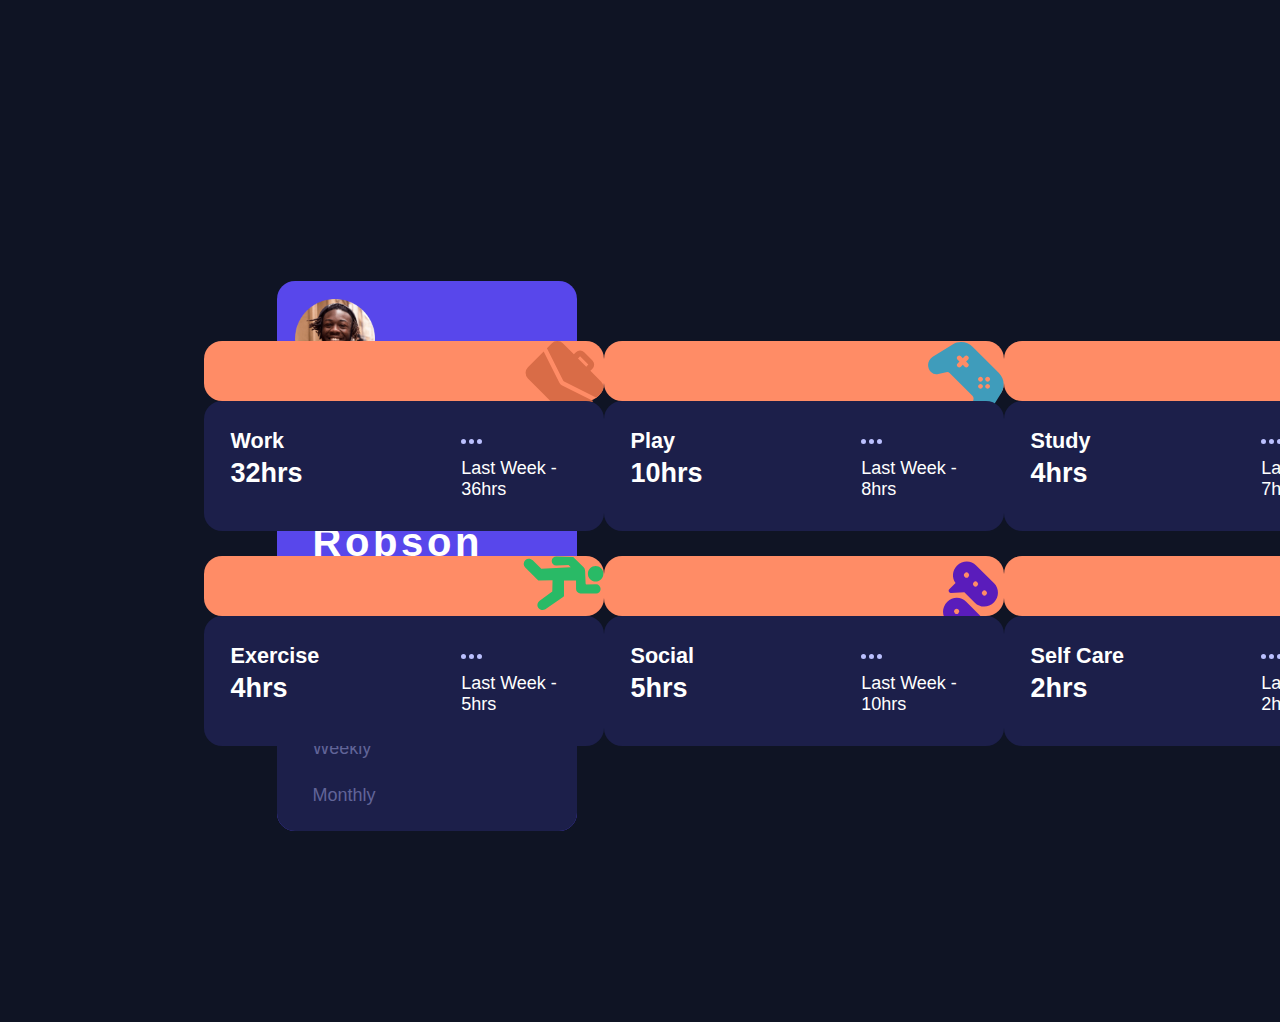
==== Ejercicio4/time-tracking-dashboard-main/index.html @ f79c7bb6 "Ejercicio" ====
<!DOCTYPE html>
<html lang="en">
  <head>
    <meta charset="UTF-8" />
    <meta name="viewport" content="width=device-width, initial-scale=1.0" />
    <!-- displays site properly based on user's device -->

    <link
      rel="icon"
      type="image/png"
      sizes="32x32"
      href="./images/favicon-32x32.png"
    />

    <link rel="stylesheet" href="style.css" />

    <title>Frontend Mentor | Time tracking dashboard</title>

    <!-- Feel free to remove these styles or customise in your own stylesheet 👍 -->
  </head>
  <body>
    <div class="content">
      <div class="content_header">
        <div class="header">
          <img src="./images/image-jeremy.png" alt="" />
          <div class="text">
            <h3 class="subtitle_header">Report for</h3>
            <h2 class="title_header">Jeremy Robson</h2>
          </div>
        </div>
        <div class="sub_header">
          <p>Daily</p>
          <p>Weekly</p>
          <p>Monthly</p>
        </div>
      </div>

      <div class="content_box">
        <div class="box">
          <div class="color">
            <svg width="79" height="79" xmlns="http://www.w3.org/2000/svg">
              <path
                d="m18.687 10.43 15.464 30.906c.31.682.743 1.322 1.3 1.88.558.557 1.198.99 1.714 1.217L68.237 59.98 52.484 75.732a8.025 8.025 0 0 1-11.355 0L2.934 37.538a8.025 8.025 0 0 1 0-11.356L18.687 10.43Zm19.345-7.99 10.839 10.838 2.065-2.064a5.845 5.845 0 0 1 8.258 0l8.258 8.259a5.845 5.845 0 0 1 0 8.258l-2.064 2.064 10.839 10.84a8.025 8.025 0 0 1 0 11.355l-4.728 4.728L39.126 40.53a1.963 1.963 0 0 1-.578-.413 1.963 1.963 0 0 1-.413-.578L21.95 7.168l4.728-4.728a8.025 8.025 0 0 1 11.355 0Zm17.033 12.903-2.064 2.065 8.258 8.258 2.064-2.064-8.258-8.259Z"
                fill="#D96C47"
                fill-rule="nonzero"
              />
            </svg>
          </div>
          <div class="activities">
            <h3>Work</h3>
            <h2>32hrs</h2>
            <div class="icon">
              <svg width="21" height="5" xmlns="http://www.w3.org/2000/svg">
                <path
                  d="M2.5 0a2.5 2.5 0 1 1 0 5 2.5 2.5 0 0 1 0-5Zm8 0a2.5 2.5 0 1 1 0 5 2.5 2.5 0 0 1 0-5Zm8 0a2.5 2.5 0 1 1 0 5 2.5 2.5 0 0 1 0-5Z"
                  fill="#BBC0FF"
                  fill-rule="evenodd"
                />
              </svg>
            </div>
            <p>Last Week - 36hrs</p>
          </div>
        </div>

        <div class="box">
          <div class="color">
            <svg width="76" height="77" xmlns="http://www.w3.org/2000/svg">
              <path
                d="m60.91 71.846 12.314-19.892c3.317-5.36 3.78-13.818-2.31-19.908l-26.36-26.36c-4.457-4.457-12.586-6.843-19.908-2.31L4.753 15.69c-5.4 3.343-6.275 10.854-1.779 15.35a7.773 7.773 0 0 0 7.346 2.035l7.783-1.945a3.947 3.947 0 0 1 3.731 1.033l22.602 22.602c.97.97 1.367 2.4 1.033 3.732l-1.945 7.782a7.775 7.775 0 0 0 2.037 7.349c4.49 4.49 12.003 3.624 15.349-1.782Zm-24.227-46.12-1.891-1.892-1.892 1.892a2.342 2.342 0 0 1-3.312-3.312l1.892-1.892-1.892-1.891a2.342 2.342 0 0 1 3.312-3.312l1.892 1.891 1.891-1.891a2.342 2.342 0 0 1 3.312 3.312l-1.891 1.891 1.891 1.892a2.342 2.342 0 0 1-3.312 3.312Zm14.19 14.19a2.343 2.343 0 1 1 3.315-3.312 2.343 2.343 0 0 1-3.314 3.312Zm0 7.096a2.343 2.343 0 0 1 3.313-3.312 2.343 2.343 0 0 1-3.312 3.312Zm7.096-7.095a2.343 2.343 0 1 1 3.312 0 2.343 2.343 0 0 1-3.312 0Zm0 7.095a2.343 2.343 0 0 1 3.312-3.312 2.343 2.343 0 0 1-3.312 3.312Z"
                fill="#3F9CBB"
                fill-rule="nonzero"
              />
            </svg>
          </div>
          <div class="activities">
            <h3>Play</h3>
            <h2>10hrs</h2>
            <div class="icon">
              <svg width="21" height="5" xmlns="http://www.w3.org/2000/svg">
                <path
                  d="M2.5 0a2.5 2.5 0 1 1 0 5 2.5 2.5 0 0 1 0-5Zm8 0a2.5 2.5 0 1 1 0 5 2.5 2.5 0 0 1 0-5Zm8 0a2.5 2.5 0 1 1 0 5 2.5 2.5 0 0 1 0-5Z"
                  fill="#BBC0FF"
                  fill-rule="evenodd"
                />
              </svg>
            </div>
            <p>Last Week - 8hrs</p>
          </div>
        </div>

        <div class="box">
          <div class="color">
            <svg width="79" height="79" xmlns="http://www.w3.org/2000/svg">
              <path
                d="M33.227 1.495a1.87 1.87 0 0 1 2.646 0l1.323 1.323-27.78 27.78c-2.189 2.189-2.1 5.837.088 8.026l12.132 12.132a5.624 5.624 0 0 0 1.096 6.388 5.624 5.624 0 0 0 6.389 1.097l12.132 12.132c2.188 2.188 5.837 2.276 8.025.088l27.78-27.78 1.323 1.322a1.87 1.87 0 0 1 0 2.646L46.632 78.4a1.87 1.87 0 0 1-2.645 0L29.12 63.531a5.624 5.624 0 0 1-6.389-1.097l-5.291-5.291a5.624 5.624 0 0 1-1.097-6.388L1.478 35.89a1.87 1.87 0 0 1 0-2.646ZM59.74 22.783c1.948.27 3.83 1.117 5.325 2.612l10.583 10.583a1.87 1.87 0 0 1 0 2.646L46.544 67.727a1.87 1.87 0 0 1-2.646 0L30.67 54.498a1.872 1.872 0 0 0-2.646 0ZM49.19 6.875a1.87 1.87 0 0 1 2.647 0c4.489 4.489 5.877 8.98 6.178 12.342L27.67 49.56c.349-1.527 1.181-7.463-4.938-13.582a1.87 1.87 0 0 1 0-2.646Zm-7.936-2.646a1.87 1.87 0 0 1 2.645 0l1.323 1.323-25.134 25.134a5.619 5.619 0 0 0 0 7.938c4.005 4.005 4.2 7.696 4.043 9.335L12.15 35.978a1.87 1.87 0 0 1 0-2.646Z"
                fill="#F04667"
                fill-rule="nonzero"
              />
            </svg>
          </div>
          <div class="activities">
            <h3>Study</h3>
            <h2>4hrs</h2>
            <div class="icon">
              <svg width="21" height="5" xmlns="http://www.w3.org/2000/svg">
                <path
                  d="M2.5 0a2.5 2.5 0 1 1 0 5 2.5 2.5 0 0 1 0-5Zm8 0a2.5 2.5 0 1 1 0 5 2.5 2.5 0 0 1 0-5Zm8 0a2.5 2.5 0 1 1 0 5 2.5 2.5 0 0 1 0-5Z"
                  fill="#BBC0FF"
                  fill-rule="evenodd"
                />
              </svg>
            </div>
            <p>Last Week - 7hrs</p>
          </div>
        </div>

        <div class="box">
          <div class="color">
            <svg width="81" height="55" xmlns="http://www.w3.org/2000/svg">
              <path
                d="m33.357.579 16.447.426c.33.009.645.144.88.38l9.953 9.953a4.946 4.946 0 0 1 1.451 3.311l.514 12.87c.02.503.433.895.937.894l9.595-.05a4.438 4.438 0 0 1 4.437 4.43v.26c0 1.164-.453 2.259-1.277 3.082a4.334 4.334 0 0 1-3.083 1.277h-15.77c-2.347 0-4.393-2.045-4.393-4.393l-.001-8.405-12.05-.009.01 15.17c.001.426-.21.826-.56 1.067l-18.098 12.41c-1.363.849-2.958 1.033-4.426.537a5.147 5.147 0 0 1-1.994-1.237 5.247 5.247 0 0 1-1.193-1.85c-.875-2.293.074-4.934 2.256-6.277l12.303-8.973.252-11.28-13.556.442a1.291 1.291 0 0 1-.957-.377L2.237 11.439c-1-.999-1.55-2.38-1.513-3.792a5.124 5.124 0 0 1 1.714-3.71c2.042-1.84 5.234-1.688 7.267.345l8.576 8.576 29.444-1.635-2.133-2.133-12.263.347a4.434 4.434 0 0 1-3.294-1.28l-.016-.015a4.409 4.409 0 0 1-1.294-3.307c.08-2.347 2.16-4.255 4.632-4.256Zm33.78 11.774c3.025-3.025 7.945-3.025 10.97 0 3.024 3.025 3.024 7.944 0 10.97-3.025 3.024-7.945 3.024-10.97 0-3.024-3.026-3.025-7.945 0-10.97Z"
                fill="#29BA66"
                fill-rule="nonzero"
              />
            </svg>
          </div>
          <div class="activities">
            <h3>Exercise</h3>
            <h2>4hrs</h2>
            <div class="icon">
              <svg width="21" height="5" xmlns="http://www.w3.org/2000/svg">
                <path
                  d="M2.5 0a2.5 2.5 0 1 1 0 5 2.5 2.5 0 0 1 0-5Zm8 0a2.5 2.5 0 1 1 0 5 2.5 2.5 0 0 1 0-5Zm8 0a2.5 2.5 0 1 1 0 5 2.5 2.5 0 0 1 0-5Z"
                  fill="#BBC0FF"
                  fill-rule="evenodd"
                />
              </svg>
            </div>
            <p>Last Week - 5hrs</p>
          </div>
        </div>

        <div class="box">
          <div class="color">
            <svg width="75" height="100" xmlns="http://www.w3.org/2000/svg">
              <g fill="#5A1CBB" fill-rule="nonzero">
                <path
                  d="M45.834 46.627c4.78 4.78 13.1 5.754 19.257-.403 5.2-5.199 5.198-13.657 0-18.855L47.151 9.428C42.335 4.614 34.02 3.7 27.892 9.83c-4.701 4.7-5.151 12.066-1.352 17.277l-6.265 6.265c-1.339 1.339-.317 3.644 1.585 3.533l13.474-.777 10.499 10.499Zm11.404-11.483a2.567 2.567 0 1 1-3.629 3.631 2.567 2.567 0 0 1 3.63-3.631ZM35.745 20.909a2.567 2.567 0 1 1 3.63-3.629 2.567 2.567 0 0 1-3.63 3.63Zm12.562 5.303a2.567 2.567 0 1 1-3.63 3.63 2.567 2.567 0 0 1 3.63-3.63ZM55.16 63.698 37.219 45.756c-5.198-5.197-13.658-5.197-18.857.001-6.072 6.073-5.26 14.4-.402 19.258l10.499 10.5-.777 13.473c-.11 1.886 2.186 2.931 3.533 1.584l6.265-6.265c5.212 3.8 12.577 3.349 17.277-1.352 6.06-6.059 5.274-14.386.403-19.257ZM25.813 57.24a2.567 2.567 0 1 1 3.63-3.631 2.567 2.567 0 0 1-3.63 3.63Zm8.932 8.931a2.567 2.567 0 1 1 3.63-3.629 2.567 2.567 0 0 1-3.63 3.63Zm8.932 8.933a2.567 2.567 0 1 1 3.63-3.631 2.567 2.567 0 0 1-3.63 3.63Z"
                />
              </g>
            </svg>
          </div>
          <div class="activities">
            <h3>Social</h3>
            <h2>5hrs</h2>
            <div class="icon">
              <svg width="21" height="5" xmlns="http://www.w3.org/2000/svg">
                <path
                  d="M2.5 0a2.5 2.5 0 1 1 0 5 2.5 2.5 0 0 1 0-5Zm8 0a2.5 2.5 0 1 1 0 5 2.5 2.5 0 0 1 0-5Zm8 0a2.5 2.5 0 1 1 0 5 2.5 2.5 0 0 1 0-5Z"
                  fill="#BBC0FF"
                  fill-rule="evenodd"
                />
              </svg>
            </div>
            <p>Last Week - 10hrs</p>
          </div>
        </div>

        <div class="box">
          <div class="color">
            <svg width="67" height="67" xmlns="http://www.w3.org/2000/svg">
              <path
                d="M.918 50.848c.114 1.723.232 3.5.346 5.336l.003.038.448 6.038c.06.81.412 1.536.951 2.075.54.54 1.266.892 2.075.952l6.038.447.038.003c12.086.755 21.237 1.231 28.95.484 9.007-.873 15.369-3.445 20.02-8.096 8.413-8.413 8.398-21.609-.034-30.041-3.79-3.79-8.959-6.11-14.31-6.526-.415-5.352-2.736-10.52-6.526-14.31C30.484-1.185 17.288-1.2 8.875 7.214-1.295 17.384-.415 30.697.918 50.848ZM21.36 27.122l6.172 6.173 6.16-6.159 6.172 6.173-6.16 6.158 6.173 6.173-6.158 6.158-6.173-6.172-6.158 6.158-6.173-6.172 6.159-6.159-6.173-6.172 6.16-6.159Z"
                fill="#E6A532"
                fill-rule="nonzero"
              />
            </svg>
          </div>
          <div class="activities">
            <h3>Self Care</h3>
            <h2>2hrs</h2>
            <div class="icon">
              <svg width="21" height="5" xmlns="http://www.w3.org/2000/svg">
                <path
                  d="M2.5 0a2.5 2.5 0 1 1 0 5 2.5 2.5 0 0 1 0-5Zm8 0a2.5 2.5 0 1 1 0 5 2.5 2.5 0 0 1 0-5Zm8 0a2.5 2.5 0 1 1 0 5 2.5 2.5 0 0 1 0-5Z"
                  fill="#BBC0FF"
                  fill-rule="evenodd"
                />
              </svg>
            </div>
            <p>Last Week - 2hrs</p>
          </div>
        </div>
      </div>
    </div>
  </body>
</html>
---- Ejercicio4/time-tracking-dashboard-main/style.css ----
@import url("https://fonts.googleapis.com/css2?family=Montserrat:ital,wght@0,200;0,400;1,600&display=swap");

:root {
  --Blue: hsl(246, 80%, 60%);
  --Lightred: hsl(15, 100%, 70%);
  --Softblue: hsl(195, 74%, 62%);
  --Salmon: hsl(348, 100%, 68%);
  --Limegreen: hsl(145, 58%, 55%);
  --Violet: hsl(264, 64%, 52%);
  --Softorange: hsl(43, 84%, 65%);

  --Verydarkblue: hsl(226, 43%, 10%);
  --Darkblue: hsl(235, 46%, 20%);
  --Desaturatedblue: hsl(235, 45%, 61%);
  --PaleBlue: hsl(237, 22%, 49%);
  font-size: 18px;
  font-family: "Montserrat", sans-serif;
}

* {
  padding: 0;
  margin: 0;
  box-sizing: border-box;
}

body {
  padding: 16px;
  font-family: sans-serif;
  margin-top: 5rem;
  background-color: var(--Verydarkblue);
}

.content {
  display: flex;
  flex-direction: column;
  margin: 0 auto;
  min-width: 100vh;
  justify-content: center;
  align-items: center;
  gap: 1.5rem;
}

.content .content_header {
  background-color: var(--Blue);
  width: 400px;
  height: 160px;
  padding: 0;
  border-radius: 1rem;
}

.content .content_header .header {
  display: flex;
  flex-direction: row;
  padding: 1rem;
}

.content .content_header .sub_header {
  background-color: var(--Darkblue);
  height: 70px;
  display: flex;
  flex-direction: row;
  justify-content: space-evenly;
  align-items: center;
  padding: 0;
  border-radius: 1rem;
  color: var(--PaleBlue);
}

.content .content_header .sub_header p:hover {
  color: white;
}

.content .content_header img {
  height: 60px;
  border-radius: 16px;
}

.content .content_header .text h3 {
  color: lightgray;
  padding-left: 1rem;
}

.content .content_header .text h2 {
  color: white;
  padding-left: 1rem;
}

.content_box {
  width: 400px;
  display: flex;
  flex-direction: column;
  justify-content: center;
  align-items: center;
}

.content_box .box {
  display: flex;
  flex-direction: column;
}

.content .content_box .box .color {
  height: 60px;
  padding: 0;
  border-radius: 1rem;
  display: flex;
  justify-content: right;
}

.content .content_box .box .color:nth-child(1) {
  background-color: var(--Lightred);
}

.content .content_box .box .color:nth-child(2) {
  background-color: var(--Softblue);
}
.content .content_box .box .color:nth-child(3) {
  background-color: var(--Salmon);
}
.content .content_box .box .color:nth-child(4) {
  background-color: var(--Limegreen);
}
.content .content_box .box .color:nth-child(5) {
  background-color: var(--Violet);
  height: 60px;
}
.content .content_box .box .color:nth-child(6) {
  background-color: var(--Softorange);
}

.content_box .box .activities {
  background-color: var(--Darkblue);
  width: 400px;
  height: 130px;
  display: grid;
  grid-template-columns: repeat(3, 1fr);
  grid-template-columns: repeat(3, 1fr);
  padding: 1.5rem;
  border-radius: 1rem;
  margin-bottom: 25px;
  color: white;
}

.content_box .box .activities h3 {
  grid-column: 1 / 2;
  grid-row: 1 / 2;
  font-size: 1.2rem;
}

.content_box .box .activities h2 {
  grid-column: 1 / 2;
  grid-row: 2 / 3;
}

.content_box .box .activities p {
  grid-column: 3 / 4;
  grid-row: 2 / 3;
}

.content_box .box .activities .icon {
  grid-column: 3 / 4;
  grid-row: 1 / 2;
}

@media (min-width: 1024px) {
  .content {
    display: flex;
    flex-direction: row;
    height: 100vh;
    justify-content: center;
    align-items: center;
    margin: 0 auto;
  }

  .content .content_header {
    height: 550px;
    width: 300px;
    display: flex;
    flex-direction: column;
    justify-content: space-between;
  }

  .content .content_header .header {
    display: flex;
    flex-direction: column;
    justify-content: flex-end;
    align-items: flex-start;
  }

  .content .content_header img {
    height: 80px;
    width: 80px;
    border-radius: 16px;
    margin-bottom: 2rem;
  }

  .content .content_header .text h3 {
    margin-top: 1rem;
    margin-bottom: 1rem;
  }

  .content .content_header .text h2 {
    margin-right: 1rem;
    font-size: 40px;
    letter-spacing: 0.2rem;
  }

  .content .content_header .sub_header {
    height: 30%;
    display: flex;
    flex-direction: column;
    align-items: flex-start;
    padding-left: 2rem;
  }

  .content .content_box {
    max-width: 400px;
    display: grid;
    grid-template-columns: repeat(3, 1fr);
  }
}
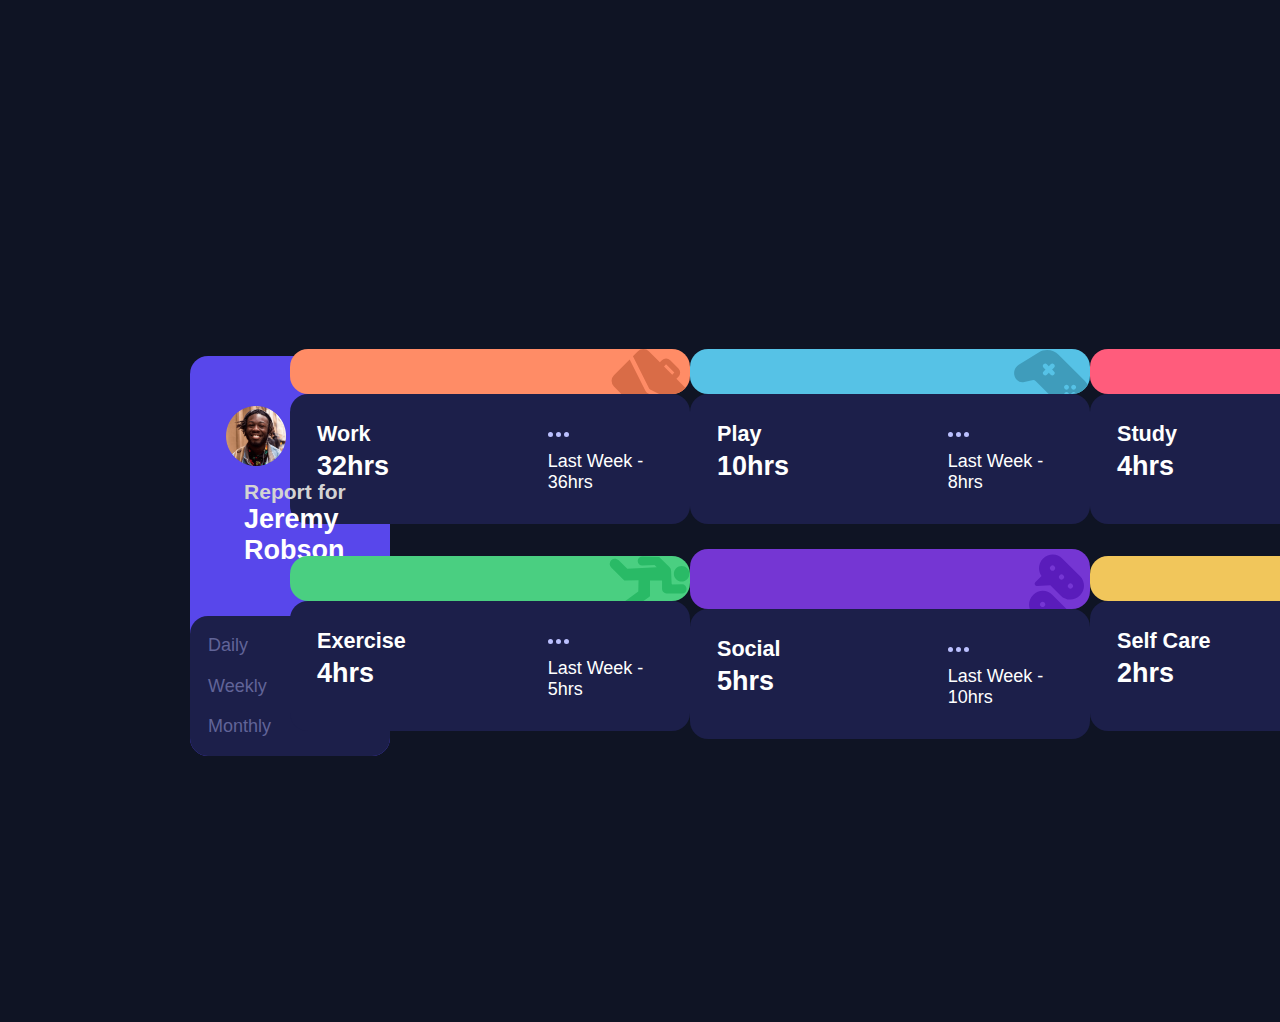
==== commit cda65931: "ejercicios" ====
--- a/Ejercicio4/time-tracking-dashboard-main/index.html
+++ b/Ejercicio4/time-tracking-dashboard-main/index.html
@@ -25,7 +25,7 @@
           <img src="./images/image-jeremy.png" alt="" />
           <div class="text">
             <h3 class="subtitle_header">Report for</h3>
-            <h2 class="title_header">Jeremy Robson</h2>
+            <h2 class="title_header" Montserrat>Jeremy Robson</h2>
           </div>
         </div>
         <div class="sub_header">
--- a/Ejercicio4/time-tracking-dashboard-main/style.css
+++ b/Ejercicio4/time-tracking-dashboard-main/style.css
@@ -43,7 +43,10 @@
 .content .content_header {
   background-color: var(--Blue);
   width: 400px;
-  height: 160px;
+  height: 180px;
+  display: flex;
+  flex-direction: column;
+  justify-content: space-between;
   padding: 0;
   border-radius: 1rem;
 }
@@ -51,7 +54,12 @@
 .content .content_header .header {
   display: flex;
   flex-direction: row;
-  padding: 1rem;
+  justify-content: center;
+  position: relative;
+  overflow: hidden;
+  overflow-y: hidden;
+  overflow-x: hidden;
+  padding: 2rem;
 }
 
 .content .content_header .sub_header {
@@ -104,26 +112,31 @@
   border-radius: 1rem;
   display: flex;
   justify-content: right;
-}
-
-.content .content_box .box .color:nth-child(1) {
+  height: 45px;
+  position: relative;
+  overflow: hidden;
+  border-top-left-radius: 1rem;
+  border-top-right-radius: 1rem;
+}
+
+.content .content_box .box:nth-child(1) .color {
   background-color: var(--Lightred);
 }
 
-.content .content_box .box .color:nth-child(2) {
+.content .content_box .box:nth-child(2) .color {
   background-color: var(--Softblue);
 }
-.content .content_box .box .color:nth-child(3) {
+.content .content_box .box:nth-child(3) .color {
   background-color: var(--Salmon);
 }
-.content .content_box .box .color:nth-child(4) {
+.content .content_box .box:nth-child(4) .color {
   background-color: var(--Limegreen);
 }
-.content .content_box .box .color:nth-child(5) {
+.content .content_box .box:nth-child(5) .color {
   background-color: var(--Violet);
   height: 60px;
 }
-.content .content_box .box .color:nth-child(6) {
+.content .content_box .box:nth-child(6) .color {
   background-color: var(--Softorange);
 }
 
@@ -166,54 +179,35 @@
     display: flex;
     flex-direction: row;
     height: 100vh;
-    justify-content: center;
+    justify-content: space-between;
     align-items: center;
     margin: 0 auto;
+    max-width: 900px;
   }
 
   .content .content_header {
-    height: 550px;
-    width: 300px;
+    height: 400px;
+    width: 200px;
+  }
+
+  .content .content_header .header {
+    height: 65%;
     display: flex;
     flex-direction: column;
-    justify-content: space-between;
-  }
-
-  .content .content_header .header {
+    justify-content: space-evenly;
+    align-items: flex-start;
+  }
+
+  .content .content_header .sub_header {
+    height: 35%;
     display: flex;
     flex-direction: column;
-    justify-content: flex-end;
+    justify-content: space-evenly;
     align-items: flex-start;
-  }
-
-  .content .content_header img {
-    height: 80px;
-    width: 80px;
-    border-radius: 16px;
-    margin-bottom: 2rem;
-  }
-
-  .content .content_header .text h3 {
-    margin-top: 1rem;
-    margin-bottom: 1rem;
-  }
-
-  .content .content_header .text h2 {
-    margin-right: 1rem;
-    font-size: 40px;
-    letter-spacing: 0.2rem;
-  }
-
-  .content .content_header .sub_header {
-    height: 30%;
-    display: flex;
-    flex-direction: column;
-    align-items: flex-start;
-    padding-left: 2rem;
+    padding-left: 1rem;
   }
 
   .content .content_box {
-    max-width: 400px;
     display: grid;
     grid-template-columns: repeat(3, 1fr);
   }
